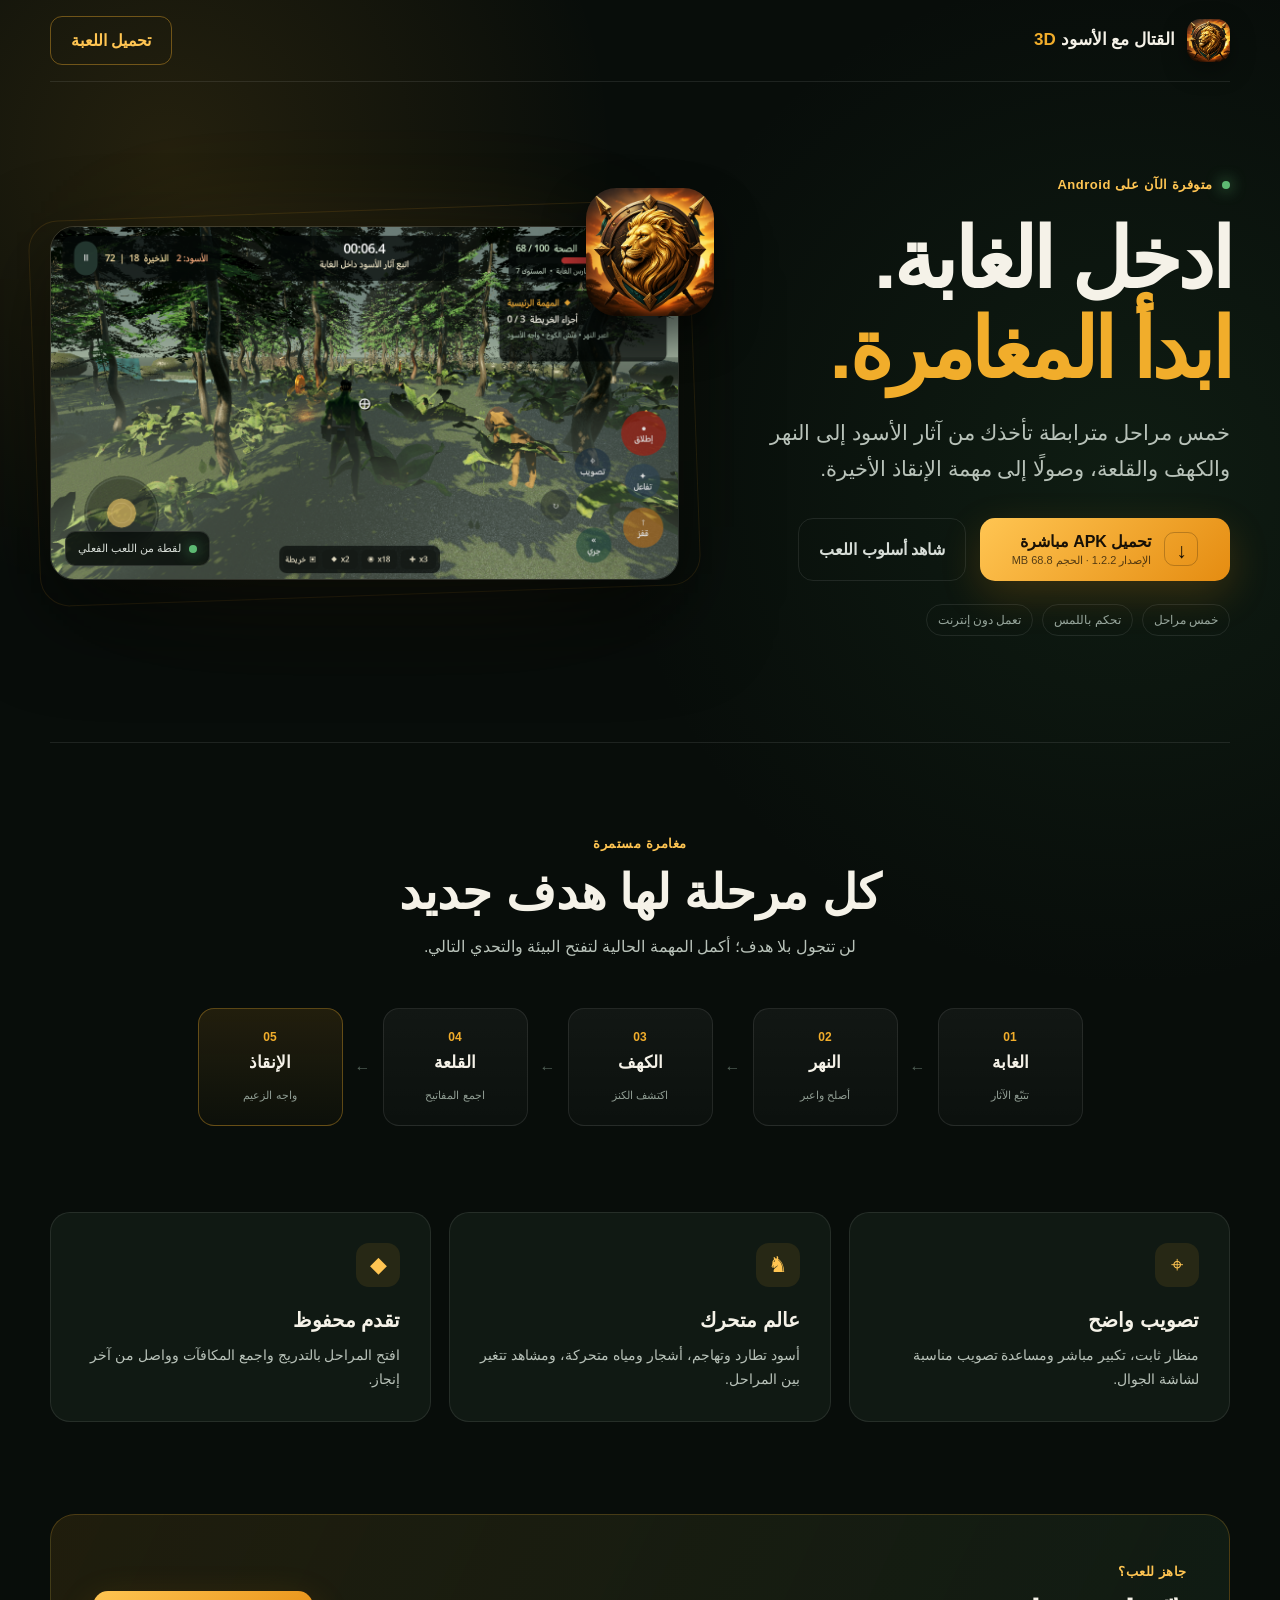
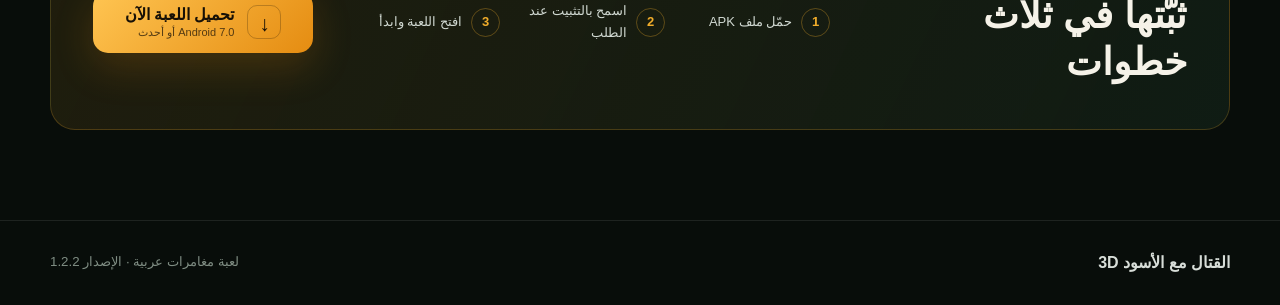
==== index.html @ 71eaf92f "Add promotional GitHub Pages landing page" ====
<!doctype html>
<html lang="ar" dir="rtl">
<head>
  <meta charset="utf-8">
  <meta name="viewport" content="width=device-width, initial-scale=1, viewport-fit=cover">
  <meta name="theme-color" content="#09110d">
  <meta name="description" content="القتال مع الأسود 3D — لعبة مغامرات عربية للأندرويد تضم خمس مراحل مترابطة وتحكمًا كاملًا باللمس.">
  <meta property="og:title" content="القتال مع الأسود 3D">
  <meta property="og:description" content="استكشف الغابة، اعبر النهر، ادخل الكهف وأنهِ خمس مراحل مليئة بالمغامرة.">
  <meta property="og:image" content="download_page/images/gameplay-combat.png">
  <title>القتال مع الأسود 3D | مغامرة للأندرويد</title>
  <link rel="icon" href="download_page/images/logo.png">
  <link rel="stylesheet" href="site.css">
</head>
<body>
  <header class="topbar">
    <a class="brand" href="#top" aria-label="العودة إلى بداية الصفحة">
      <img src="download_page/images/logo.png" alt="">
      <span>القتال مع الأسود <bdi>3D</bdi></span>
    </a>
    <a class="top-download" href="releases/android/lion-battle-3d-v1.2.2-android.apk" download>تحميل اللعبة</a>
  </header>

  <main id="top">
    <section class="hero wrap">
      <div class="hero-copy">
        <span class="eyebrow"><i></i> متوفرة الآن على Android</span>
        <h1>ادخل الغابة.<br><em>ابدأ المغامرة.</em></h1>
        <p>خمس مراحل مترابطة تأخذك من آثار الأسود إلى النهر والكهف والقلعة، وصولًا إلى مهمة الإنقاذ الأخيرة.</p>
        <div class="hero-actions">
          <a class="primary" href="releases/android/lion-battle-3d-v1.2.2-android.apk" download>
            <span class="android-mark">↓</span>
            <span><strong>تحميل APK مباشرة</strong><small>الإصدار 1.2.2 · الحجم 68.8 MB</small></span>
          </a>
          <a class="secondary" href="#gameplay">شاهد أسلوب اللعب</a>
        </div>
        <div class="quick-facts" aria-label="معلومات سريعة">
          <span>خمس مراحل</span>
          <span>تحكم باللمس</span>
          <span>تعمل دون إنترنت</span>
        </div>
      </div>

      <figure class="hero-visual">
        <div class="glow"></div>
        <img class="game-shot" src="download_page/images/gameplay-combat.png" alt="لقطة فعلية من اللعب داخل الغابة" fetchpriority="high">
        <figcaption><i></i> لقطة من اللعب الفعلي</figcaption>
        <img class="hero-logo" src="download_page/images/logo.png" alt="شعار اللعبة">
      </figure>
    </section>

    <section class="adventure wrap" id="gameplay">
      <div class="section-heading">
        <span>مغامرة مستمرة</span>
        <h2>كل مرحلة لها هدف جديد</h2>
        <p>لن تتجول بلا هدف؛ أكمل المهمة الحالية لتفتح البيئة والتحدي التالي.</p>
      </div>

      <div class="stage-path" aria-label="مراحل اللعبة">
        <article><b>01</b><span>الغابة</span><small>تتبّع الآثار</small></article>
        <i>←</i>
        <article><b>02</b><span>النهر</span><small>أصلح واعبر</small></article>
        <i>←</i>
        <article><b>03</b><span>الكهف</span><small>اكتشف الكنز</small></article>
        <i>←</i>
        <article><b>04</b><span>القلعة</span><small>اجمع المفاتيح</small></article>
        <i>←</i>
        <article><b>05</b><span>الإنقاذ</span><small>واجه الزعيم</small></article>
      </div>
    </section>

    <section class="features wrap">
      <article>
        <span class="feature-icon">⌖</span>
        <h3>تصويب واضح</h3>
        <p>منظار ثابت، تكبير مباشر ومساعدة تصويب مناسبة لشاشة الجوال.</p>
      </article>
      <article>
        <span class="feature-icon">♞</span>
        <h3>عالم متحرك</h3>
        <p>أسود تطارد وتهاجم، أشجار ومياه متحركة، ومشاهد تتغير بين المراحل.</p>
      </article>
      <article>
        <span class="feature-icon">◆</span>
        <h3>تقدم محفوظ</h3>
        <p>افتح المراحل بالتدريج واجمع المكافآت وواصل من آخر إنجاز.</p>
      </article>
    </section>

    <section class="install wrap">
      <div>
        <span class="section-kicker">جاهز للعب؟</span>
        <h2>ثبّتها في ثلاث خطوات</h2>
      </div>
      <ol>
        <li><b>1</b><span>حمّل ملف APK</span></li>
        <li><b>2</b><span>اسمح بالتثبيت عند الطلب</span></li>
        <li><b>3</b><span>افتح اللعبة وابدأ</span></li>
      </ol>
      <a class="primary compact" href="releases/android/lion-battle-3d-v1.2.2-android.apk" download>
        <span class="android-mark">↓</span>
        <span><strong>تحميل اللعبة الآن</strong><small>Android 7.0 أو أحدث</small></span>
      </a>
    </section>
  </main>

  <footer>
    <div class="wrap">
      <span>القتال مع الأسود <bdi>3D</bdi></span>
      <small>لعبة مغامرات عربية · الإصدار 1.2.2</small>
    </div>
  </footer>
</body>
</html>
---- site.css ----
:root {
  color-scheme: dark;
  --bg: #080d0a;
  --surface: #101913;
  --surface-2: #17231a;
  --line: rgba(255, 255, 255, .09);
  --text: #f5f2e8;
  --muted: #b8c2b9;
  --gold: #f1ad2b;
  --gold-bright: #ffc552;
  --green: #5dba73;
  --wrap: min(1180px, calc(100% - 40px));
}

* { box-sizing: border-box; }

html { scroll-behavior: smooth; }

body {
  margin: 0;
  min-width: 320px;
  color: var(--text);
  background:
    radial-gradient(circle at 13% 8%, rgba(241, 173, 43, .12), transparent 28rem),
    radial-gradient(circle at 88% 25%, rgba(62, 132, 76, .13), transparent 32rem),
    var(--bg);
  font-family: Tahoma, Arial, "Segoe UI", sans-serif;
  line-height: 1.7;
  overflow-x: hidden;
}

a { color: inherit; text-decoration: none; }
img { display: block; max-width: 100%; }
.wrap { width: var(--wrap); margin-inline: auto; }

.topbar {
  width: var(--wrap);
  height: 82px;
  margin-inline: auto;
  display: flex;
  align-items: center;
  justify-content: space-between;
  border-bottom: 1px solid var(--line);
  position: relative;
  z-index: 20;
}

.brand { display: flex; align-items: center; gap: 12px; font-weight: 800; }
.brand img { width: 43px; height: 43px; border-radius: 13px; box-shadow: 0 8px 24px rgba(0, 0, 0, .35); }
.brand span { font-size: 17px; }
.brand bdi { color: var(--gold); }

.top-download {
  padding: 10px 20px;
  border: 1px solid rgba(241, 173, 43, .4);
  border-radius: 12px;
  color: var(--gold-bright);
  font-weight: 800;
  transition: .2s ease;
}

.top-download:hover { background: rgba(241, 173, 43, .1); transform: translateY(-1px); }

.hero {
  min-height: 660px;
  display: grid;
  grid-template-columns: .86fr 1.14fr;
  align-items: center;
  gap: clamp(36px, 6vw, 80px);
  padding-block: 76px 94px;
}

.eyebrow, .section-heading > span, .section-kicker {
  color: var(--gold-bright);
  font-size: 13px;
  font-weight: 800;
  letter-spacing: .04em;
}

.eyebrow { display: inline-flex; align-items: center; gap: 9px; }
.eyebrow i, .hero-visual figcaption i { width: 8px; height: 8px; border-radius: 50%; background: var(--green); box-shadow: 0 0 15px var(--green); }

.hero h1 {
  margin: 18px 0 20px;
  font-size: clamp(48px, 6.5vw, 88px);
  line-height: 1.08;
  letter-spacing: -.045em;
}

.hero h1 em { color: var(--gold); font-style: normal; }
.hero-copy > p { max-width: 560px; margin: 0; color: var(--muted); font-size: clamp(17px, 1.8vw, 21px); }

.hero-actions { display: flex; align-items: stretch; gap: 14px; margin-top: 32px; flex-wrap: wrap; }

.primary {
  min-width: 250px;
  display: inline-flex;
  align-items: center;
  justify-content: center;
  gap: 13px;
  padding: 13px 19px;
  border-radius: 15px;
  background: linear-gradient(135deg, var(--gold-bright), #e58c11);
  color: #171006;
  box-shadow: 0 14px 40px rgba(229, 140, 17, .2);
  transition: .2s ease;
}

.primary:hover { transform: translateY(-2px); filter: brightness(1.06); box-shadow: 0 18px 48px rgba(229, 140, 17, .28); }
.primary > span:last-child { display: flex; flex-direction: column; line-height: 1.35; }
.primary strong { font-size: 16px; }
.primary small { font-size: 11px; opacity: .72; }
.android-mark { width: 34px; height: 34px; display: grid; place-items: center; border: 1px solid rgba(0, 0, 0, .22); border-radius: 10px; font-size: 21px; font-weight: 900; }

.secondary {
  display: grid;
  place-items: center;
  min-height: 62px;
  padding: 12px 20px;
  border: 1px solid var(--line);
  border-radius: 15px;
  color: #d7ddd7;
  font-weight: 700;
  transition: .2s ease;
}

.secondary:hover { border-color: rgba(255, 255, 255, .2); background: rgba(255, 255, 255, .035); }

.quick-facts { display: flex; flex-wrap: wrap; gap: 9px; margin-top: 23px; }
.quick-facts span { padding: 5px 11px; border: 1px solid var(--line); border-radius: 999px; color: #98a79d; font-size: 12px; }

.hero-visual { margin: 0; position: relative; isolation: isolate; }
.hero-visual::before { content: ""; position: absolute; inset: -16px; z-index: -1; border: 1px solid rgba(241, 173, 43, .13); border-radius: 30px; transform: rotate(-2deg); }
.game-shot { width: 100%; aspect-ratio: 16 / 9; object-fit: cover; border-radius: 24px; border: 1px solid rgba(255, 255, 255, .13); box-shadow: 0 35px 90px rgba(0, 0, 0, .55); }
.hero-visual .glow { position: absolute; width: 70%; height: 70%; inset: 15% 15%; background: rgba(227, 153, 25, .22); filter: blur(70px); z-index: -2; }
.hero-logo { position: absolute; width: clamp(70px, 11vw, 128px); top: -38px; right: -35px; border-radius: 24%; box-shadow: 0 20px 40px rgba(0, 0, 0, .5); }
.hero-visual figcaption { position: absolute; left: 15px; bottom: 14px; display: flex; align-items: center; gap: 8px; padding: 7px 12px; border: 1px solid rgba(255, 255, 255, .12); border-radius: 10px; background: rgba(5, 9, 7, .78); backdrop-filter: blur(10px); font-size: 11px; color: #d8ded8; }

.adventure { padding-block: 86px; border-top: 1px solid var(--line); }
.section-heading { max-width: 680px; margin-inline: auto; text-align: center; }
.section-heading h2, .install h2 { margin: 7px 0 10px; font-size: clamp(30px, 4vw, 48px); line-height: 1.25; }
.section-heading p { margin: 0; color: var(--muted); }

.stage-path { margin-top: 48px; display: flex; align-items: center; justify-content: center; gap: 12px; direction: rtl; }
.stage-path article { min-width: 145px; padding: 18px 14px; text-align: center; background: linear-gradient(180deg, rgba(255,255,255,.045), rgba(255,255,255,.018)); border: 1px solid var(--line); border-radius: 16px; }
.stage-path article:last-of-type { border-color: rgba(241, 173, 43, .34); background: linear-gradient(180deg, rgba(241,173,43,.11), rgba(241,173,43,.025)); }
.stage-path b { display: block; color: var(--gold); font-size: 12px; }
.stage-path span { display: block; margin: 1px 0 2px; font-size: 17px; font-weight: 800; }
.stage-path small { color: #8f9c92; font-size: 11px; }
.stage-path > i { color: #526158; font-style: normal; }

.features { display: grid; grid-template-columns: repeat(3, 1fr); gap: 18px; padding-bottom: 92px; }
.features article { padding: 30px; border: 1px solid var(--line); border-radius: 20px; background: var(--surface); transition: .2s ease; }
.features article:hover { transform: translateY(-3px); border-color: rgba(241, 173, 43, .23); background: var(--surface-2); }
.feature-icon { display: grid; place-items: center; width: 44px; height: 44px; border-radius: 13px; color: var(--gold-bright); background: rgba(241, 173, 43, .1); font-size: 22px; }
.features h3 { margin: 16px 0 7px; font-size: 20px; }
.features p { margin: 0; color: var(--muted); font-size: 14px; }

.install { display: grid; grid-template-columns: .9fr 1.35fr auto; align-items: center; gap: 36px; padding: 42px; margin-bottom: 90px; border: 1px solid rgba(241, 173, 43, .22); border-radius: 25px; background: linear-gradient(115deg, rgba(241, 173, 43, .1), rgba(19, 34, 24, .7)); }
.install h2 { margin-bottom: 0; font-size: clamp(25px, 3vw, 38px); }
.install ol { display: flex; margin: 0; padding: 0; list-style: none; gap: 14px; }
.install li { flex: 1; display: flex; align-items: center; gap: 9px; color: #d1d9d2; font-size: 13px; }
.install li b { flex: 0 0 auto; width: 29px; height: 29px; display: grid; place-items: center; color: var(--gold); border: 1px solid rgba(241, 173, 43, .32); border-radius: 50%; }
.primary.compact { min-width: 220px; }

footer { border-top: 1px solid var(--line); color: #7f8d83; }
footer .wrap { min-height: 84px; display: flex; align-items: center; justify-content: space-between; gap: 20px; }
footer span { color: #d7ddd8; font-weight: 800; }

@media (max-width: 980px) {
  .hero { grid-template-columns: 1fr; min-height: auto; padding-top: 58px; text-align: center; }
  .hero-copy > p { margin-inline: auto; }
  .hero-actions, .quick-facts { justify-content: center; }
  .hero-visual { width: min(800px, 94%); margin-inline: auto; }
  .stage-path { display: grid; grid-template-columns: repeat(5, 1fr); }
  .stage-path > i { display: none; }
  .stage-path article { min-width: 0; }
  .install { grid-template-columns: 1fr; text-align: center; }
  .install ol { justify-content: center; }
  .primary.compact { justify-self: center; }
}

@media (max-width: 680px) {
  :root { --wrap: min(100% - 28px, 1180px); }
  .topbar { height: 70px; }
  .brand span { font-size: 14px; }
  .brand img { width: 37px; height: 37px; }
  .top-download { padding: 8px 12px; font-size: 12px; }
  .hero { padding-block: 48px 72px; gap: 54px; }
  .hero h1 { font-size: clamp(42px, 15vw, 62px); }
  .hero-copy > p { font-size: 16px; }
  .hero-actions { display: grid; }
  .primary, .secondary { width: 100%; }
  .hero-logo { width: 74px; right: -13px; top: -27px; }
  .game-shot { border-radius: 16px; }
  .hero-visual::before { inset: -8px; border-radius: 19px; }
  .adventure { padding-block: 66px; }
  .stage-path { grid-template-columns: repeat(2, 1fr); gap: 10px; margin-top: 34px; }
  .stage-path article:last-of-type { grid-column: 1 / -1; }
  .features { grid-template-columns: 1fr; padding-bottom: 68px; }
  .features article { padding: 24px; }
  .install { padding: 28px 20px; margin-bottom: 66px; }
  .install ol { flex-direction: column; align-items: stretch; text-align: right; }
  .install li { padding: 7px 0; }
  footer .wrap { flex-direction: column; justify-content: center; gap: 2px; text-align: center; }
}

@media (prefers-reduced-motion: reduce) {
  html { scroll-behavior: auto; }
  *, *::before, *::after { transition: none !important; }
}
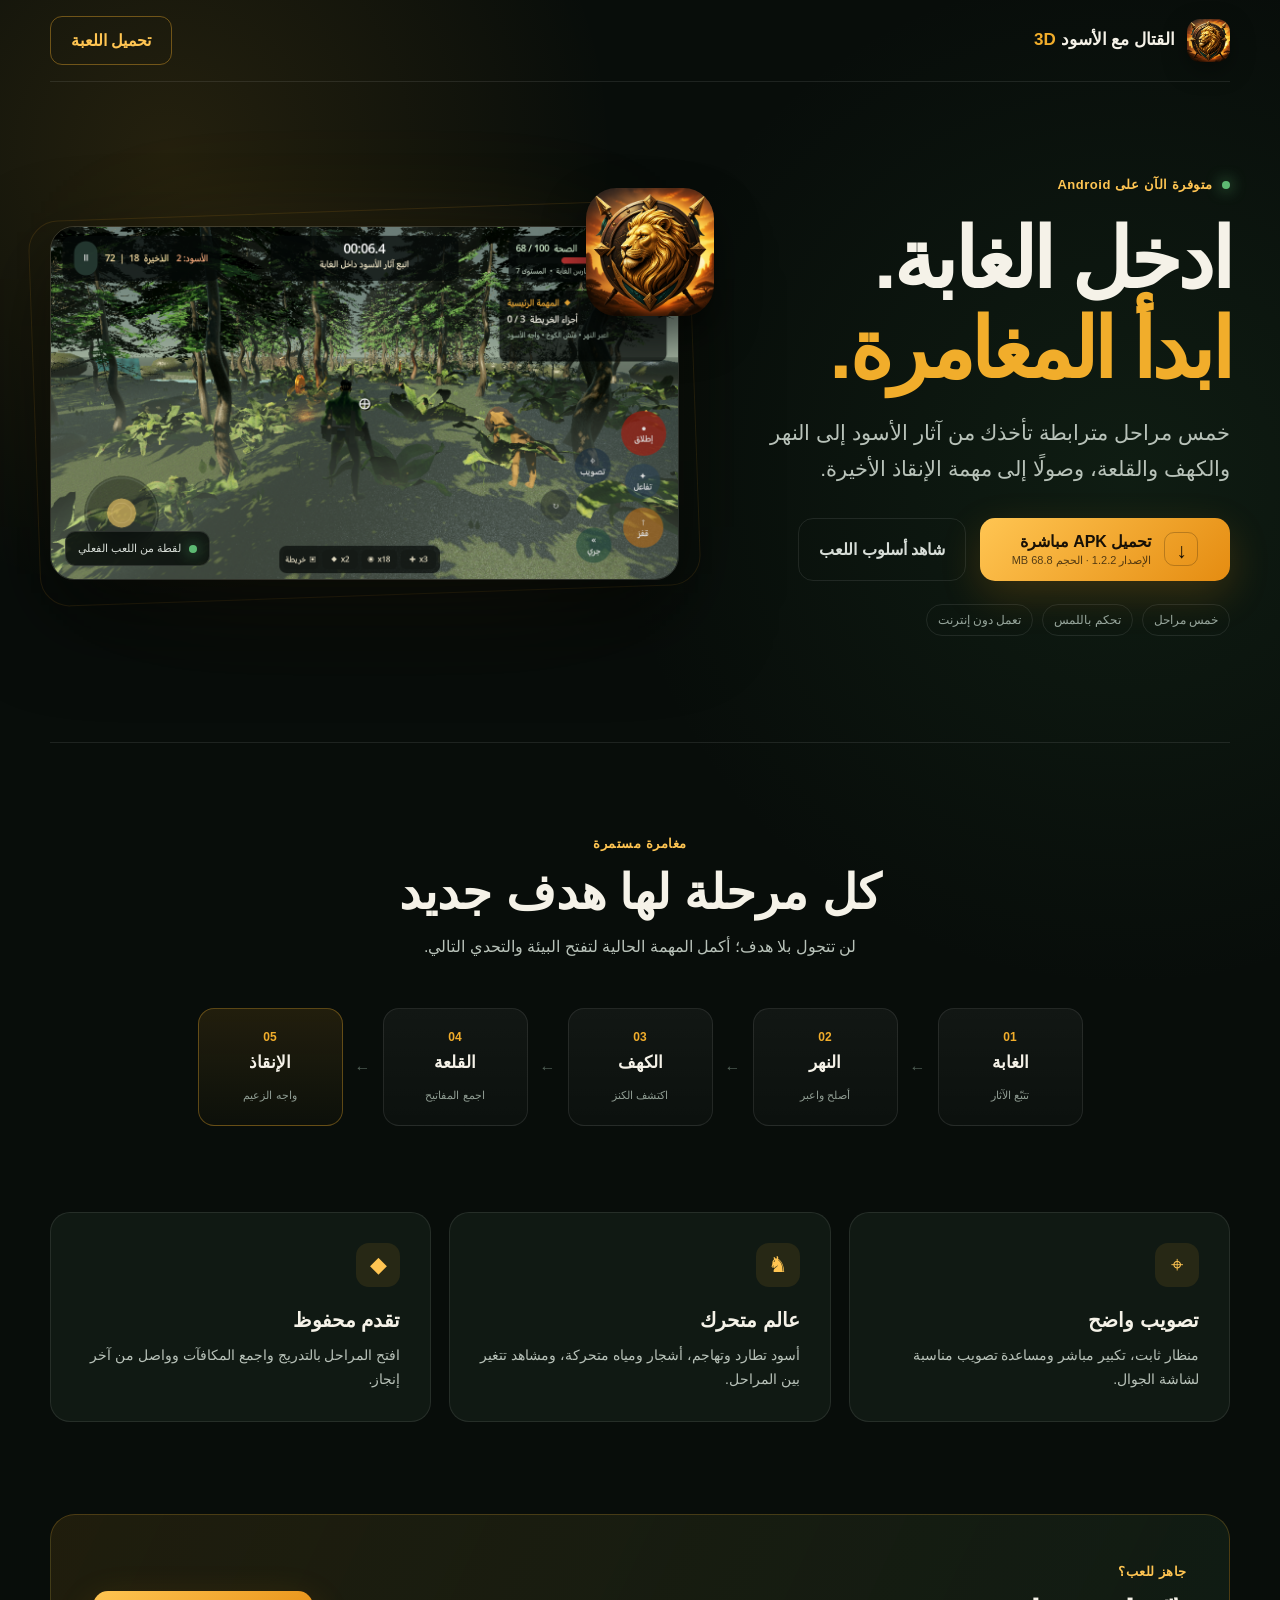
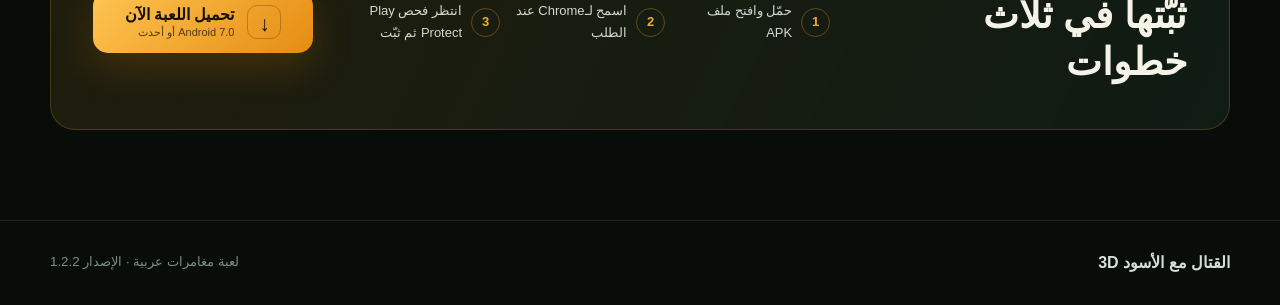
==== commit e895f6a3: "Guide Android users through verified APK installation" ====
--- a/index.html
+++ b/index.html
@@ -10,7 +10,8 @@
   <meta property="og:image" content="download_page/images/gameplay-combat.png">
   <title>القتال مع الأسود 3D | مغامرة للأندرويد</title>
   <link rel="icon" href="download_page/images/logo.png">
-  <link rel="stylesheet" href="site.css">
+  <link rel="stylesheet" href="site.css?v=20260806-2">
+  <script src="site.js?v=20260806-2" defer></script>
 </head>
 <body>
   <header class="topbar">
@@ -18,7 +19,7 @@
       <img src="download_page/images/logo.png" alt="">
       <span>القتال مع الأسود <bdi>3D</bdi></span>
     </a>
-    <a class="top-download" href="releases/android/lion-battle-3d-v1.2.2-android.apk" download>تحميل اللعبة</a>
+    <a class="top-download" href="releases/android/lion-battle-3d-v1.2.2-android.apk" download data-install>تحميل اللعبة</a>
   </header>
 
   <main id="top">
@@ -28,7 +29,7 @@
         <h1>ادخل الغابة.<br><em>ابدأ المغامرة.</em></h1>
         <p>خمس مراحل مترابطة تأخذك من آثار الأسود إلى النهر والكهف والقلعة، وصولًا إلى مهمة الإنقاذ الأخيرة.</p>
         <div class="hero-actions">
-          <a class="primary" href="releases/android/lion-battle-3d-v1.2.2-android.apk" download>
+          <a class="primary" href="releases/android/lion-battle-3d-v1.2.2-android.apk" download data-install>
             <span class="android-mark">↓</span>
             <span><strong>تحميل APK مباشرة</strong><small>الإصدار 1.2.2 · الحجم 68.8 MB</small></span>
           </a>
@@ -93,16 +94,45 @@
         <h2>ثبّتها في ثلاث خطوات</h2>
       </div>
       <ol>
-        <li><b>1</b><span>حمّل ملف APK</span></li>
-        <li><b>2</b><span>اسمح بالتثبيت عند الطلب</span></li>
-        <li><b>3</b><span>افتح اللعبة وابدأ</span></li>
+        <li><b>1</b><span>حمّل وافتح ملف APK</span></li>
+        <li><b>2</b><span>اسمح لـChrome عند الطلب</span></li>
+        <li><b>3</b><span>انتظر فحص Play Protect ثم ثبّت</span></li>
       </ol>
-      <a class="primary compact" href="releases/android/lion-battle-3d-v1.2.2-android.apk" download>
+      <a class="primary compact" href="releases/android/lion-battle-3d-v1.2.2-android.apk" download data-install>
         <span class="android-mark">↓</span>
         <span><strong>تحميل اللعبة الآن</strong><small>Android 7.0 أو أحدث</small></span>
       </a>
     </section>
   </main>
+
+  <dialog class="install-dialog" id="install-dialog" aria-labelledby="install-title">
+    <div class="dialog-head">
+      <img src="download_page/images/logo.png" alt="">
+      <div>
+        <span>تثبيت آمن من الصفحة</span>
+        <h2 id="install-title">قبل تنزيل اللعبة</h2>
+      </div>
+      <button class="dialog-close" type="button" aria-label="إغلاق">×</button>
+    </div>
+
+    <div class="important-note">
+      <strong>مهم جدًا</strong>
+      <p>عندما تظهر نافذة <bdi>Google Play Protect</bdi> اختر «فحص التطبيق» وانتظر حتى ينتهي، ثم أكمل التثبيت. لا تغلق نافذة الفحص؛ إغلاقها يسبب رسالة «التطبيق ليس مثبتًا».</p>
+    </div>
+
+    <ol class="install-flow">
+      <li><b>1</b><span><strong>نزّل الملف</strong><small>اضغط زر التنزيل أدناه وانتظر اكتمال 68.8 MB.</small></span></li>
+      <li><b>2</b><span><strong>افتح ملف APK</strong><small>افتحه من إشعار التنزيل أو من «عمليات التنزيل» في Chrome.</small></span></li>
+      <li><b>3</b><span><strong>اسمح من هذا المصدر</strong><small>إذا طلب Android الإذن، فعّله لـChrome فقط ثم ارجع.</small></span></li>
+      <li><b>4</b><span><strong>انتظر الفحص ثم ثبّت</strong><small>لا تضغط رجوع ولا تغلق شاشة Play Protect أثناء التحقق.</small></span></li>
+    </ol>
+
+    <a class="primary dialog-download" href="releases/android/lion-battle-3d-v1.2.2-android.apk" type="application/vnd.android.package-archive" download>
+      <span class="android-mark">↓</span>
+      <span><strong>فهمت — تنزيل اللعبة</strong><small>APK موّقع · الإصدار 1.2.2</small></span>
+    </a>
+    <p class="integrity">تم فحص الملف المنشور ومطابقته مع النسخة الأصلية: 72,173,125 بايت.</p>
+  </dialog>
 
   <footer>
     <div class="wrap">
--- a/site.css
+++ b/site.css
@@ -166,6 +166,58 @@
 footer { border-top: 1px solid var(--line); color: #7f8d83; }
 footer .wrap { min-height: 84px; display: flex; align-items: center; justify-content: space-between; gap: 20px; }
 footer span { color: #d7ddd8; font-weight: 800; }
+
+.install-dialog {
+  width: calc(100vw - 28px);
+  max-width: 610px;
+  max-height: min(760px, calc(100dvh - 28px));
+  inset: 0;
+  margin: auto;
+  padding: 0;
+  color: var(--text);
+  border: 1px solid rgba(241, 173, 43, .3);
+  border-radius: 24px;
+  background: #0d1510;
+  box-shadow: 0 35px 120px rgba(0, 0, 0, .75);
+  overflow-x: hidden;
+  overflow-y: auto;
+}
+
+.install-dialog::backdrop { background: rgba(2, 5, 3, .82); backdrop-filter: blur(7px); }
+.install-dialog[open] { animation: dialog-in .2s ease-out; }
+
+.dialog-head {
+  display: grid;
+  grid-template-columns: 54px 1fr 38px;
+  align-items: center;
+  gap: 13px;
+  padding: 22px 24px 17px;
+  border-bottom: 1px solid var(--line);
+}
+
+.dialog-head img { width: 54px; height: 54px; border-radius: 15px; }
+.dialog-head span { color: var(--gold); font-size: 11px; font-weight: 800; }
+.dialog-head h2 { margin: 0; font-size: 24px; line-height: 1.25; }
+.dialog-close { width: 36px; height: 36px; padding: 0; color: #c8d0c9; border: 1px solid var(--line); border-radius: 11px; background: rgba(255,255,255,.035); font: 25px/1 Arial, sans-serif; cursor: pointer; }
+.dialog-close:hover { background: rgba(255,255,255,.08); }
+
+.important-note { margin: 20px 24px 12px; padding: 15px 17px; border: 1px solid rgba(241, 173, 43, .3); border-radius: 15px; background: rgba(241, 173, 43, .08); }
+.important-note strong { color: var(--gold-bright); font-size: 13px; }
+.important-note p { margin: 4px 0 0; color: #e1e4dc; font-size: 14px; line-height: 1.7; }
+
+.install-flow { display: grid; gap: 7px; margin: 0; padding: 0 24px; list-style: none; }
+.install-flow li { display: flex; align-items: center; gap: 12px; padding: 11px 0; border-bottom: 1px solid rgba(255,255,255,.06); }
+.install-flow li > b { flex: 0 0 auto; width: 31px; height: 31px; display: grid; place-items: center; color: var(--gold); border: 1px solid rgba(241, 173, 43, .3); border-radius: 50%; }
+.install-flow li > span { display: flex; flex-direction: column; }
+.install-flow strong { font-size: 14px; }
+.install-flow small { color: var(--muted); font-size: 12px; }
+.dialog-download { width: calc(100% - 48px); margin: 20px 24px 8px; }
+.integrity { margin: 0 24px 22px; color: #7f8b82; text-align: center; font-size: 10px; }
+
+@keyframes dialog-in {
+  from { opacity: 0; transform: translateY(12px) scale(.98); }
+  to { opacity: 1; transform: translateY(0) scale(1); }
+}
 
 @media (max-width: 980px) {
   .hero { grid-template-columns: 1fr; min-height: auto; padding-top: 58px; text-align: center; }
@@ -203,6 +255,13 @@
   .install ol { flex-direction: column; align-items: stretch; text-align: right; }
   .install li { padding: 7px 0; }
   footer .wrap { flex-direction: column; justify-content: center; gap: 2px; text-align: center; }
+  .dialog-head { padding: 18px; grid-template-columns: 46px 1fr 34px; }
+  .dialog-head img { width: 46px; height: 46px; }
+  .dialog-head h2 { font-size: 20px; }
+  .important-note { margin: 15px 18px 9px; }
+  .install-flow { padding-inline: 18px; }
+  .dialog-download { width: calc(100% - 36px); margin-inline: 18px; }
+  .integrity { margin-inline: 18px; }
 }
 
 @media (prefers-reduced-motion: reduce) {
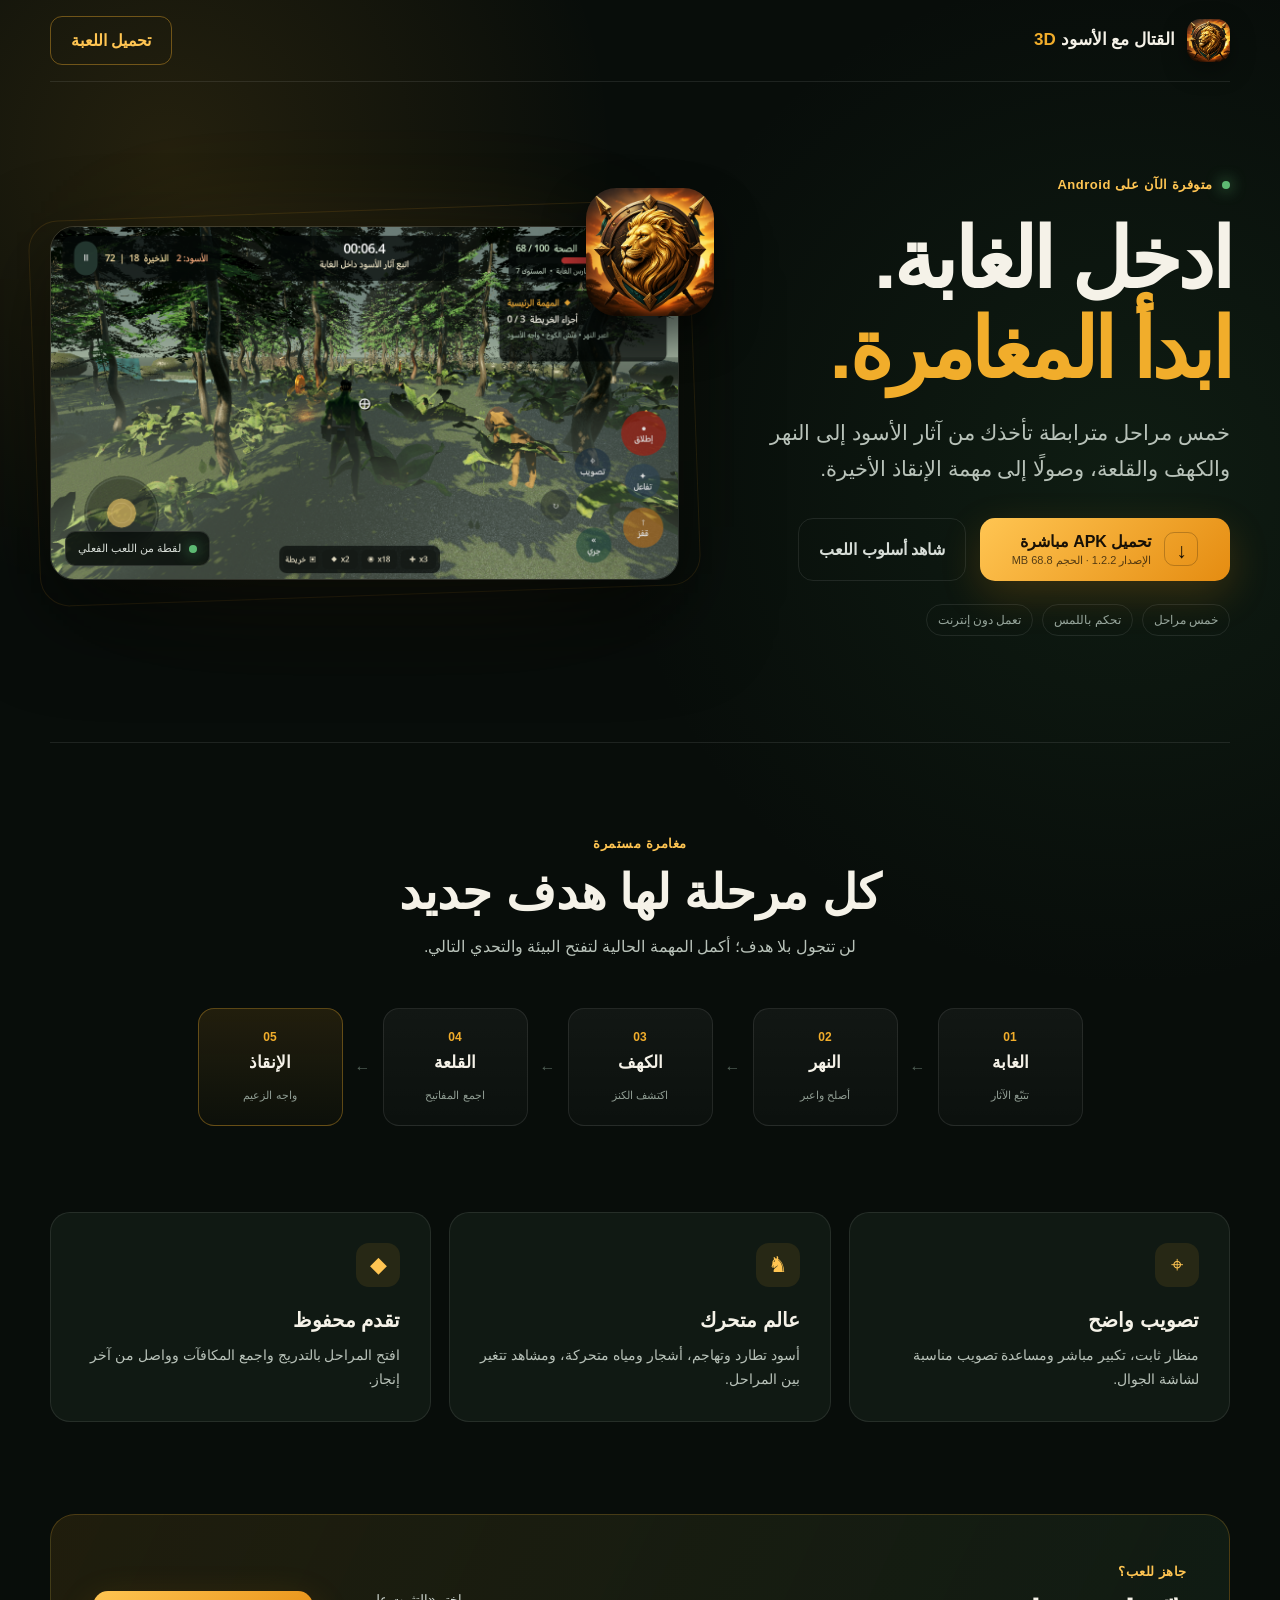
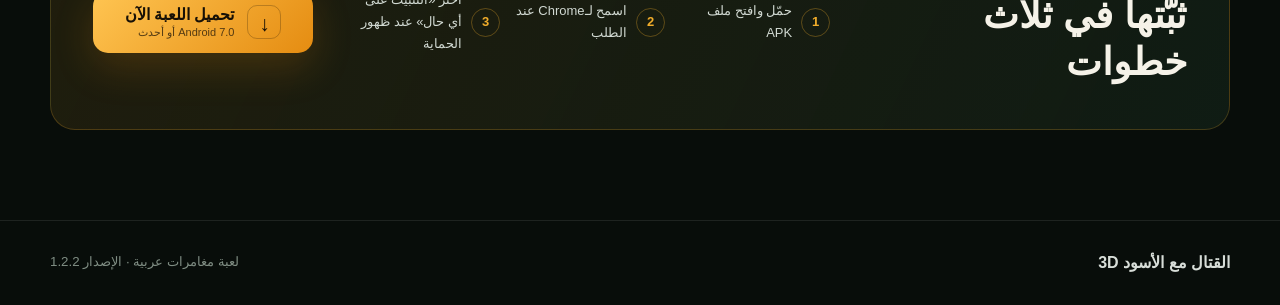
==== commit 3fca08a8: "Clarify Play Protect install-anyway action" ====
--- a/index.html
+++ b/index.html
@@ -10,8 +10,8 @@
   <meta property="og:image" content="download_page/images/gameplay-combat.png">
   <title>القتال مع الأسود 3D | مغامرة للأندرويد</title>
   <link rel="icon" href="download_page/images/logo.png">
-  <link rel="stylesheet" href="site.css?v=20260806-2">
-  <script src="site.js?v=20260806-2" defer></script>
+  <link rel="stylesheet" href="site.css?v=20260806-3">
+  <script src="site.js?v=20260806-3" defer></script>
 </head>
 <body>
   <header class="topbar">
@@ -96,7 +96,7 @@
       <ol>
         <li><b>1</b><span>حمّل وافتح ملف APK</span></li>
         <li><b>2</b><span>اسمح لـChrome عند الطلب</span></li>
-        <li><b>3</b><span>انتظر فحص Play Protect ثم ثبّت</span></li>
+        <li><b>3</b><span>اختر «التثبيت على أي حال» عند ظهور الحماية</span></li>
       </ol>
       <a class="primary compact" href="releases/android/lion-battle-3d-v1.2.2-android.apk" download data-install>
         <span class="android-mark">↓</span>
@@ -117,19 +117,19 @@
 
     <div class="important-note">
       <strong>مهم جدًا</strong>
-      <p>عندما تظهر نافذة <bdi>Google Play Protect</bdi> اختر «فحص التطبيق» وانتظر حتى ينتهي، ثم أكمل التثبيت. لا تغلق نافذة الفحص؛ إغلاقها يسبب رسالة «التطبيق ليس مثبتًا».</p>
+      <p>إذا ظهرت رسالة «تم حظر التطبيق لحماية جهازك»، اضغط النص <mark>«التثبيت على أي حال»</mark> الموجود فوق زر «حسنًا». لا تضغط «حسنًا»؛ فهو يلغي التثبيت ويُظهر بعدها «التطبيق ليس مثبتًا».</p>
     </div>
 
     <ol class="install-flow">
       <li><b>1</b><span><strong>نزّل الملف</strong><small>اضغط زر التنزيل أدناه وانتظر اكتمال 68.8 MB.</small></span></li>
       <li><b>2</b><span><strong>افتح ملف APK</strong><small>افتحه من إشعار التنزيل أو من «عمليات التنزيل» في Chrome.</small></span></li>
       <li><b>3</b><span><strong>اسمح من هذا المصدر</strong><small>إذا طلب Android الإذن، فعّله لـChrome فقط ثم ارجع.</small></span></li>
-      <li><b>4</b><span><strong>انتظر الفحص ثم ثبّت</strong><small>لا تضغط رجوع ولا تغلق شاشة Play Protect أثناء التحقق.</small></span></li>
+      <li><b>4</b><span><strong>اختر الإجراء الصحيح في Play Protect</strong><small>اختر «فحص التطبيق» إن ظهر، أو «التثبيت على أي حال» في شاشة الحظر. لا تضغط «حسنًا».</small></span></li>
     </ol>
 
     <a class="primary dialog-download" href="releases/android/lion-battle-3d-v1.2.2-android.apk" type="application/vnd.android.package-archive" download>
       <span class="android-mark">↓</span>
-      <span><strong>فهمت — تنزيل اللعبة</strong><small>APK موّقع · الإصدار 1.2.2</small></span>
+      <span><strong>فهمت — تنزيل اللعبة</strong><small>بعد التنزيل: اختر «التثبيت على أي حال»</small></span>
     </a>
     <p class="integrity">تم فحص الملف المنشور ومطابقته مع النسخة الأصلية: 72,173,125 بايت.</p>
   </dialog>
--- a/site.css
+++ b/site.css
@@ -204,6 +204,7 @@
 .important-note { margin: 20px 24px 12px; padding: 15px 17px; border: 1px solid rgba(241, 173, 43, .3); border-radius: 15px; background: rgba(241, 173, 43, .08); }
 .important-note strong { color: var(--gold-bright); font-size: 13px; }
 .important-note p { margin: 4px 0 0; color: #e1e4dc; font-size: 14px; line-height: 1.7; }
+.important-note mark { padding: 1px 5px 3px; color: #171006; border-radius: 5px; background: var(--gold-bright); font-weight: 900; }
 
 .install-flow { display: grid; gap: 7px; margin: 0; padding: 0 24px; list-style: none; }
 .install-flow li { display: flex; align-items: center; gap: 12px; padding: 11px 0; border-bottom: 1px solid rgba(255,255,255,.06); }
